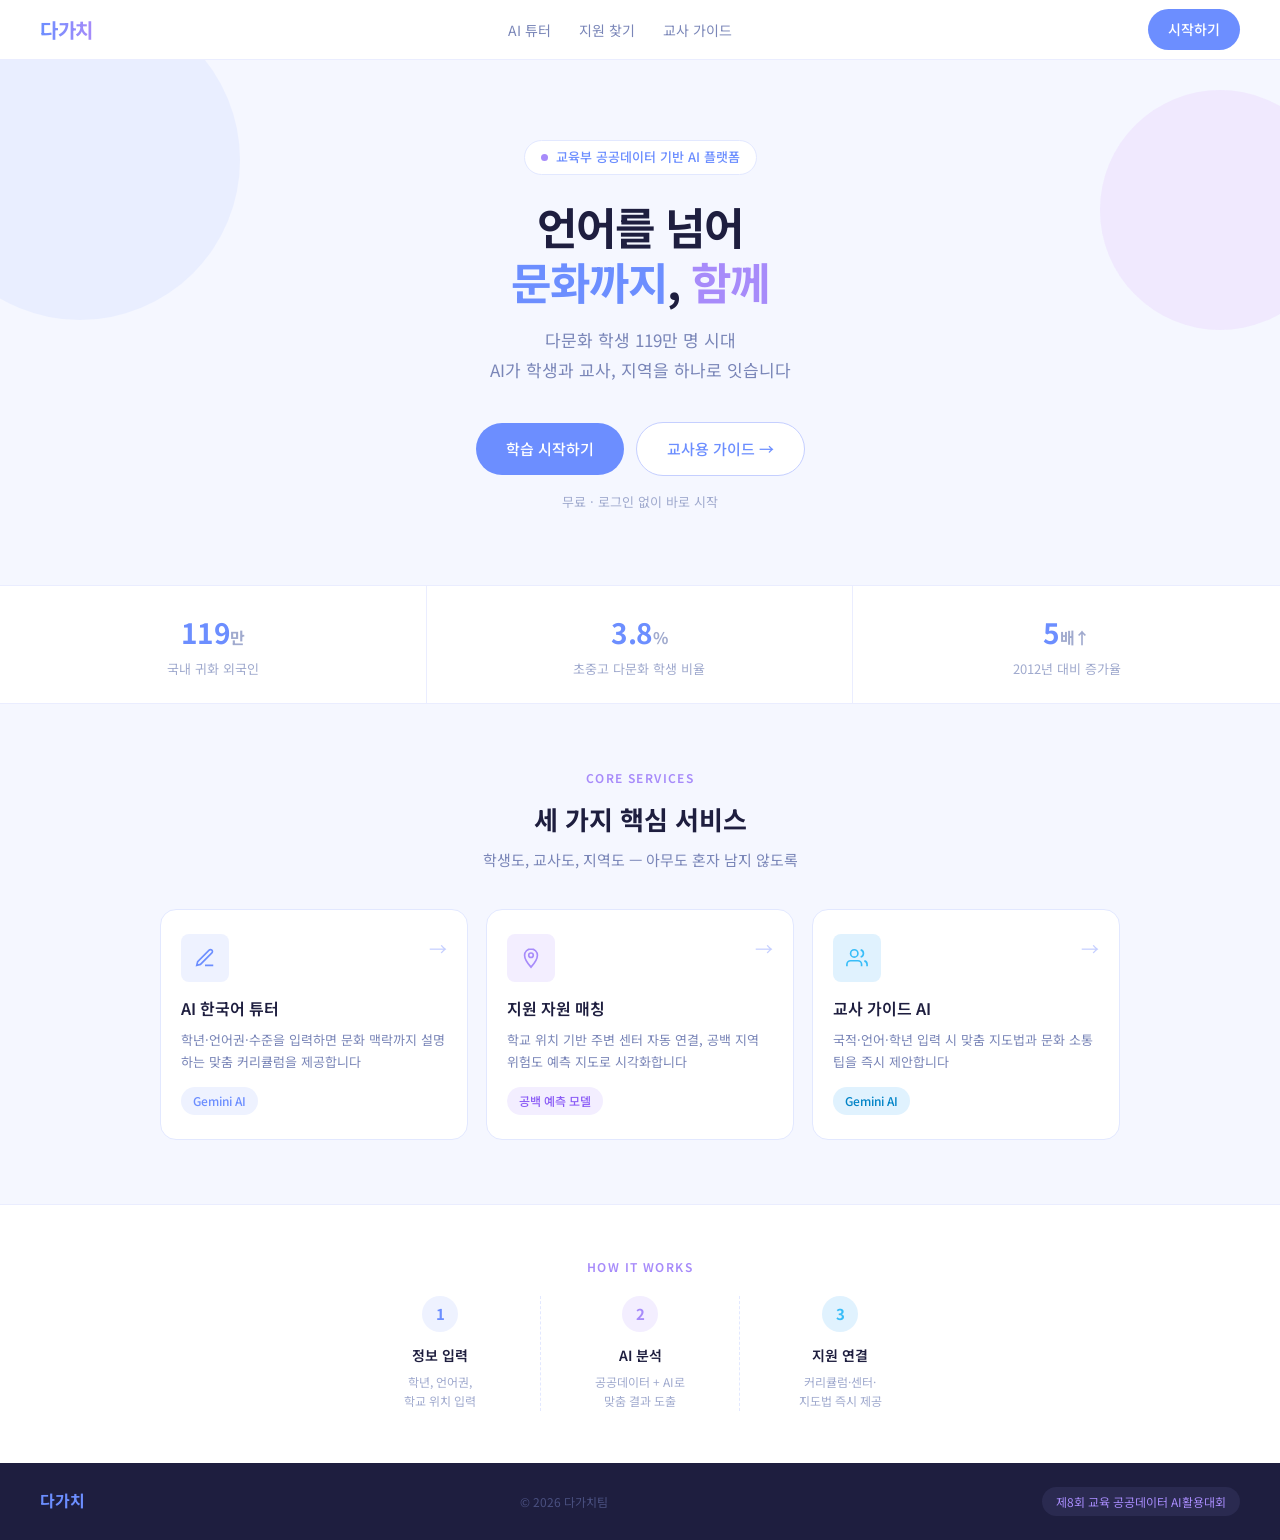
==== index.html @ de2ac872 "update" ====
<!DOCTYPE html>
<html lang="ko">
<head>
  <meta charset="UTF-8" />
  <meta name="viewport" content="width=device-width, initial-scale=1.0" />
  <title>다가치 — 다문화 교육 AI 플랫폼</title>
  <link rel="preconnect" href="https://fonts.googleapis.com" />
  <link href="https://fonts.googleapis.com/css2?family=Noto+Sans+KR:wght@400;500;700&display=swap" rel="stylesheet" />
  <link rel="stylesheet" href="style.css" />
</head>
<body>

  <!-- NAV -->
  <nav class="nav">
    <div class="nav-logo">다가치</div>
    <ul class="nav-links">
      <li><a href="tutor.html">AI 튜터</a></li>
      <li><a href="map.html">지원 찾기</a></li>
      <li><a href="teacher.html">교사 가이드</a></li>
    </ul>
    <a href="tutor.html" class="nav-cta">시작하기</a>
  </nav>

  <!-- HERO -->
  <section class="hero">
    <div class="hero-blob hero-blob--left"></div>
    <div class="hero-blob hero-blob--right"></div>
    <div class="hero-inner">
      <div class="hero-badge">
        <span class="hero-badge-dot"></span>
        교육부 공공데이터 기반 AI 플랫폼
      </div>
      <h1 class="hero-title">
        언어를 넘어<br>
        <span class="sky">문화까지</span>, <span class="purple">함께</span>
      </h1>
      <p class="hero-sub">
        다문화 학생 119만 명 시대<br>
        AI가 학생과 교사, 지역을 하나로 잇습니다
      </p>
      <div class="hero-btns">
        <a href="tutor.html" class="btn-primary">학습 시작하기</a>
        <a href="teacher.html" class="btn-secondary">교사용 가이드 →</a>
      </div>
      <p class="hero-hint">무료 · 로그인 없이 바로 시작</p>
    </div>
  </section>

  <!-- STATS -->
  <div class="stats-bar">
    <div class="stat">
      <div class="stat-num">119<span class="stat-unit">만</span></div>
      <div class="stat-label">국내 귀화 외국인</div>
    </div>
    <div class="stat">
      <div class="stat-num">3.8<span class="stat-unit">%</span></div>
      <div class="stat-label">초중고 다문화 학생 비율</div>
    </div>
    <div class="stat">
      <div class="stat-num">5<span class="stat-unit">배↑</span></div>
      <div class="stat-label">2012년 대비 증가율</div>
    </div>
  </div>

  <!-- SERVICES -->
  <section class="section">
    <p class="section-eyebrow">Core Services</p>
    <h2 class="section-title">세 가지 핵심 서비스</h2>
    <p class="section-sub">학생도, 교사도, 지역도 — 아무도 혼자 남지 않도록</p>
    <div class="cards">
      <a href="tutor.html" class="card">
        <div class="card-icon ci-blue">
          <svg width="22" height="22" fill="none" stroke="currentColor" stroke-width="1.8" viewBox="0 0 24 24"><path d="M12 20h9M16.5 3.5a2.121 2.121 0 013 3L7 19l-4 1 1-4L16.5 3.5z"/></svg>
        </div>
        <h3 class="card-title">AI 한국어 튜터</h3>
        <p class="card-desc">학년·언어권·수준을 입력하면 문화 맥락까지 설명하는 맞춤 커리큘럼을 제공합니다</p>
        <span class="card-tag ct-blue">Gemini AI</span>
        <span class="card-arrow">→</span>
      </a>
      <a href="map.html" class="card">
        <div class="card-icon ci-purple">
          <svg width="22" height="22" fill="none" stroke="currentColor" stroke-width="1.8" viewBox="0 0 24 24"><path d="M12 2C8.13 2 5 5.13 5 9c0 5.25 7 13 7 13s7-7.75 7-13c0-3.87-3.13-7-7-7zm0 9.5c-1.38 0-2.5-1.12-2.5-2.5s1.12-2.5 2.5-2.5 2.5 1.12 2.5 2.5-1.12 2.5-2.5 2.5z"/></svg>
        </div>
        <h3 class="card-title">지원 자원 매칭</h3>
        <p class="card-desc">학교 위치 기반 주변 센터 자동 연결, 공백 지역 위험도 예측 지도로 시각화합니다</p>
        <span class="card-tag ct-purple">공백 예측 모델</span>
        <span class="card-arrow">→</span>
      </a>
      <a href="teacher.html" class="card">
        <div class="card-icon ci-sky">
          <svg width="22" height="22" fill="none" stroke="currentColor" stroke-width="1.8" viewBox="0 0 24 24"><path d="M17 21v-2a4 4 0 00-4-4H5a4 4 0 00-4 4v2M9 11a4 4 0 100-8 4 4 0 000 8zM23 21v-2a4 4 0 00-3-3.87M16 3.13a4 4 0 010 7.75"/></svg>
        </div>
        <h3 class="card-title">교사 가이드 AI</h3>
        <p class="card-desc">국적·언어·학년 입력 시 맞춤 지도법과 문화 소통 팁을 즉시 제안합니다</p>
        <span class="card-tag ct-sky">Gemini AI</span>
        <span class="card-arrow">→</span>
      </a>
    </div>
  </section>

  <!-- HOW IT WORKS -->
  <section class="how">
    <p class="section-eyebrow" style="text-align:center; margin-bottom:20px;">How it works</p>
    <div class="how-steps">
      <div class="how-step">
        <div class="how-num">1</div>
        <div class="how-label">정보 입력</div>
        <div class="how-desc">학년, 언어권,<br>학교 위치 입력</div>
      </div>
      <div class="how-step how-step--mid">
        <div class="how-num how-num--purple">2</div>
        <div class="how-label">AI 분석</div>
        <div class="how-desc">공공데이터 + AI로<br>맞춤 결과 도출</div>
      </div>
      <div class="how-step">
        <div class="how-num how-num--sky">3</div>
        <div class="how-label">지원 연결</div>
        <div class="how-desc">커리큘럼·센터·<br>지도법 즉시 제공</div>
      </div>
    </div>
  </section>

  <!-- FOOTER -->
  <footer class="footer">
    <div class="footer-logo">다가치</div>
    <div class="footer-text">© 2026 다가치팀</div>
    <div class="footer-badge">제8회 교육 공공데이터 AI활용대회</div>
  </footer>

</body>
</html>
---- style.css ----
/* =====================
   다가치 — 공통 스타일
   ===================== */

:root {
  --sky: #6C8EFF;
  --purple: #A78BFA;
  --sky-light: #EEF2FF;
  --purple-light: #F3EEFF;
  --sky-mid: #C5CFFF;
  --bg: #F5F7FF;
  --white: #ffffff;
  --text-dark: #1E1E3F;
  --text-mid: #7A86B8;
  --text-muted: #A0AACE;
  --border: #E2E8FF;
  --border-soft: #EAEDff;
  --radius-sm: 8px;
  --radius-md: 12px;
  --radius-lg: 16px;
  --radius-full: 999px;
}

* { box-sizing: border-box; margin: 0; padding: 0; }

body {
  font-family: 'Noto Sans KR', 'Apple SD Gothic Neo', sans-serif;
  background: var(--bg);
  color: var(--text-dark);
  line-height: 1.6;
}

a { text-decoration: none; color: inherit; }
ul { list-style: none; }

/* ── NAV ── */
.nav {
  position: sticky;
  top: 0;
  z-index: 100;
  background: rgba(255,255,255,0.92);
  backdrop-filter: blur(12px);
  -webkit-backdrop-filter: blur(12px);
  border-bottom: 1px solid var(--border-soft);
  padding: 0 40px;
  height: 60px;
  display: flex;
  align-items: center;
  justify-content: space-between;
}

.nav-logo {
  font-size: 20px;
  font-weight: 700;
  background: linear-gradient(90deg, var(--sky), var(--purple));
  -webkit-background-clip: text;
  -webkit-text-fill-color: transparent;
  background-clip: text;
  letter-spacing: -0.5px;
}

.nav-links { display: flex; gap: 28px; }
.nav-links a { font-size: 14px; color: var(--text-mid); font-weight: 400; transition: color 0.2s; }
.nav-links a:hover { color: var(--sky); }

.nav-cta {
  background: var(--sky);
  color: #fff;
  font-size: 14px;
  font-weight: 500;
  padding: 9px 20px;
  border-radius: var(--radius-full);
  border: none;
  cursor: pointer;
  transition: opacity 0.2s;
}
.nav-cta:hover { opacity: 0.88; }

/* ── HERO ── */
.hero {
  padding: 80px 40px 72px;
  text-align: center;
  position: relative;
  overflow: hidden;
}

.hero-blob { position: absolute; border-radius: 50%; pointer-events: none; }
.hero-blob--left { left: -80px; top: -60px; width: 320px; height: 320px; background: #DDE5FF; opacity: 0.5; }
.hero-blob--right { right: -60px; top: 30px; width: 240px; height: 240px; background: #E9D8FD; opacity: 0.45; }
.hero-inner { position: relative; z-index: 1; }

.hero-badge {
  display: inline-flex;
  align-items: center;
  gap: 8px;
  background: var(--white);
  border: 1px solid var(--border);
  color: var(--sky);
  font-size: 13px;
  font-weight: 500;
  padding: 6px 16px;
  border-radius: var(--radius-full);
  margin-bottom: 24px;
}

.hero-badge-dot { width: 7px; height: 7px; border-radius: 50%; background: var(--purple); }

.hero-title {
  font-size: 44px;
  font-weight: 700;
  color: var(--text-dark);
  line-height: 1.25;
  margin-bottom: 16px;
  letter-spacing: -1px;
}
.hero-title .sky { color: var(--sky); }
.hero-title .purple { color: var(--purple); }

.hero-sub { font-size: 17px; color: var(--text-mid); line-height: 1.8; margin-bottom: 36px; }

.hero-btns { display: flex; gap: 12px; justify-content: center; align-items: center; }

.btn-primary {
  background: var(--sky);
  color: #fff;
  font-size: 15px;
  font-weight: 500;
  padding: 14px 30px;
  border-radius: var(--radius-full);
  border: none;
  cursor: pointer;
  transition: opacity 0.2s, transform 0.15s;
  display: inline-block;
}
.btn-primary:hover { opacity: 0.88; transform: translateY(-1px); }

.btn-secondary {
  background: var(--white);
  color: var(--sky);
  font-size: 15px;
  font-weight: 500;
  padding: 14px 30px;
  border-radius: var(--radius-full);
  border: 1.5px solid var(--sky-mid);
  cursor: pointer;
  transition: background 0.2s, transform 0.15s;
  display: inline-block;
}
.btn-secondary:hover { background: var(--sky-light); transform: translateY(-1px); }

.hero-hint { font-size: 13px; color: var(--text-muted); margin-top: 16px; }

/* ── STATS ── */
.stats-bar {
  background: var(--white);
  border-top: 1px solid var(--border-soft);
  border-bottom: 1px solid var(--border-soft);
  display: grid;
  grid-template-columns: repeat(3,1fr);
}
.stat { padding: 24px 20px; text-align: center; border-right: 1px solid var(--border-soft); }
.stat:last-child { border-right: none; }
.stat-num { font-size: 28px; font-weight: 700; color: var(--sky); letter-spacing: -0.5px; }
.stat-unit { font-size: 16px; color: var(--text-muted); }
.stat-label { font-size: 13px; color: var(--text-muted); margin-top: 4px; }

/* ── SECTION ── */
.section { padding: 64px 40px; }
.section-eyebrow { font-size: 12px; font-weight: 600; color: var(--purple); text-transform: uppercase; letter-spacing: 0.12em; margin-bottom: 10px; text-align: center; }
.section-title { font-size: 26px; font-weight: 700; color: var(--text-dark); text-align: center; margin-bottom: 8px; }
.section-sub { font-size: 15px; color: var(--text-mid); text-align: center; margin-bottom: 36px; line-height: 1.7; }

/* ── CARDS ── */
.cards { display: grid; grid-template-columns: repeat(3,1fr); gap: 18px; max-width: 960px; margin: 0 auto; }

.card {
  background: var(--white);
  border-radius: var(--radius-lg);
  padding: 24px 20px;
  border: 1px solid var(--border);
  display: block;
  position: relative;
  transition: transform 0.2s, box-shadow 0.2s;
}
.card:hover { transform: translateY(-3px); box-shadow: 0 8px 24px rgba(108,142,255,0.12); }

.card-icon { width: 48px; height: 48px; border-radius: var(--radius-sm); display: flex; align-items: center; justify-content: center; margin-bottom: 14px; }
.ci-blue { background: var(--sky-light); color: var(--sky); }
.ci-purple { background: var(--purple-light); color: var(--purple); }
.ci-sky { background: #E0F2FE; color: #38BDF8; }

.card-title { font-size: 16px; font-weight: 600; color: var(--text-dark); margin-bottom: 8px; }
.card-desc { font-size: 13px; color: var(--text-mid); line-height: 1.7; margin-bottom: 14px; }

.card-tag { display: inline-block; font-size: 12px; padding: 4px 12px; border-radius: var(--radius-full); font-weight: 500; }
.ct-blue { background: var(--sky-light); color: var(--sky); }
.ct-purple { background: var(--purple-light); color: #8B5CF6; }
.ct-sky { background: #E0F2FE; color: #0284C7; }

.card-arrow { position: absolute; top: 24px; right: 20px; font-size: 18px; color: var(--sky-mid); }

/* ── HOW ── */
.how { background: var(--white); border-top: 1px solid var(--border-soft); padding: 52px 40px; }
.how-steps { display: grid; grid-template-columns: repeat(3,1fr); max-width: 600px; margin: 0 auto; }
.how-step { text-align: center; padding: 0 20px; }
.how-step--mid { border-left: 1px dashed var(--border); border-right: 1px dashed var(--border); }

.how-num { width: 36px; height: 36px; border-radius: 50%; background: var(--sky-light); color: var(--sky); font-size: 15px; font-weight: 700; display: flex; align-items: center; justify-content: center; margin: 0 auto 12px; }
.how-num--purple { background: var(--purple-light); color: var(--purple); }
.how-num--sky { background: #E0F2FE; color: #38BDF8; }
.how-label { font-size: 14px; font-weight: 600; color: var(--text-dark); margin-bottom: 6px; }
.how-desc { font-size: 12px; color: var(--text-muted); line-height: 1.6; }

/* ── FOOTER ── */
.footer { background: var(--text-dark); padding: 24px 40px; display: flex; align-items: center; justify-content: space-between; }
.footer-logo { font-size: 16px; font-weight: 700; color: var(--sky); }
.footer-text { font-size: 12px; color: #4A5080; }
.footer-badge { font-size: 12px; color: var(--purple); background: #2A2A50; padding: 5px 14px; border-radius: var(--radius-full); }

/* ── 서비스 페이지 공통 ── */
.page-hero { padding: 52px 40px 40px; text-align: center; background: var(--white); border-bottom: 1px solid var(--border-soft); }
.page-hero h1 { font-size: 30px; font-weight: 700; color: var(--text-dark); margin-bottom: 10px; }
.page-hero p { font-size: 15px; color: var(--text-mid); line-height: 1.7; }

.page-body { max-width: 760px; margin: 0 auto; padding: 48px 24px; }

/* ── INPUT 공통 ── */
.form-group { margin-bottom: 20px; }
.form-label { display: block; font-size: 14px; font-weight: 500; color: var(--text-dark); margin-bottom: 8px; }

.form-select, .form-input {
  width: 100%;
  padding: 12px 16px;
  border: 1.5px solid var(--border);
  border-radius: var(--radius-sm);
  font-size: 14px;
  color: var(--text-dark);
  background: var(--white);
  font-family: inherit;
  transition: border-color 0.2s;
  appearance: none;
}
.form-select:focus, .form-input:focus { outline: none; border-color: var(--sky); }
.form-row { display: grid; grid-template-columns: 1fr 1fr; gap: 14px; }

/* ── RESULT BOX ── */
.result-box {
  background: var(--white);
  border: 1px solid var(--border);
  border-radius: var(--radius-lg);
  padding: 28px 24px;
  margin-top: 24px;
  display: none;
}
.result-box.visible { display: block; }
.result-box h3 { font-size: 17px; font-weight: 600; color: var(--text-dark); margin-bottom: 14px; padding-bottom: 12px; border-bottom: 1px solid var(--border-soft); }
.result-content { font-size: 14px; color: var(--text-mid); line-height: 1.9; white-space: pre-wrap; }
.loading { text-align: center; color: var(--text-muted); font-size: 14px; padding: 20px 0; }

/* ── RESPONSIVE ── */
@media (max-width: 768px) {
  .nav { padding: 0 20px; }
  .nav-links { display: none; }
  .hero { padding: 52px 24px 48px; }
  .hero-title { font-size: 30px; }
  .cards { grid-template-columns: 1fr; }
  .stats-bar { grid-template-columns: 1fr; }
  .stat { border-right: none; border-bottom: 1px solid var(--border-soft); }
  .how-steps { grid-template-columns: 1fr; gap: 24px; }
  .how-step--mid { border: none; }
  .section { padding: 40px 20px; }
  .footer { flex-direction: column; gap: 10px; text-align: center; }
}
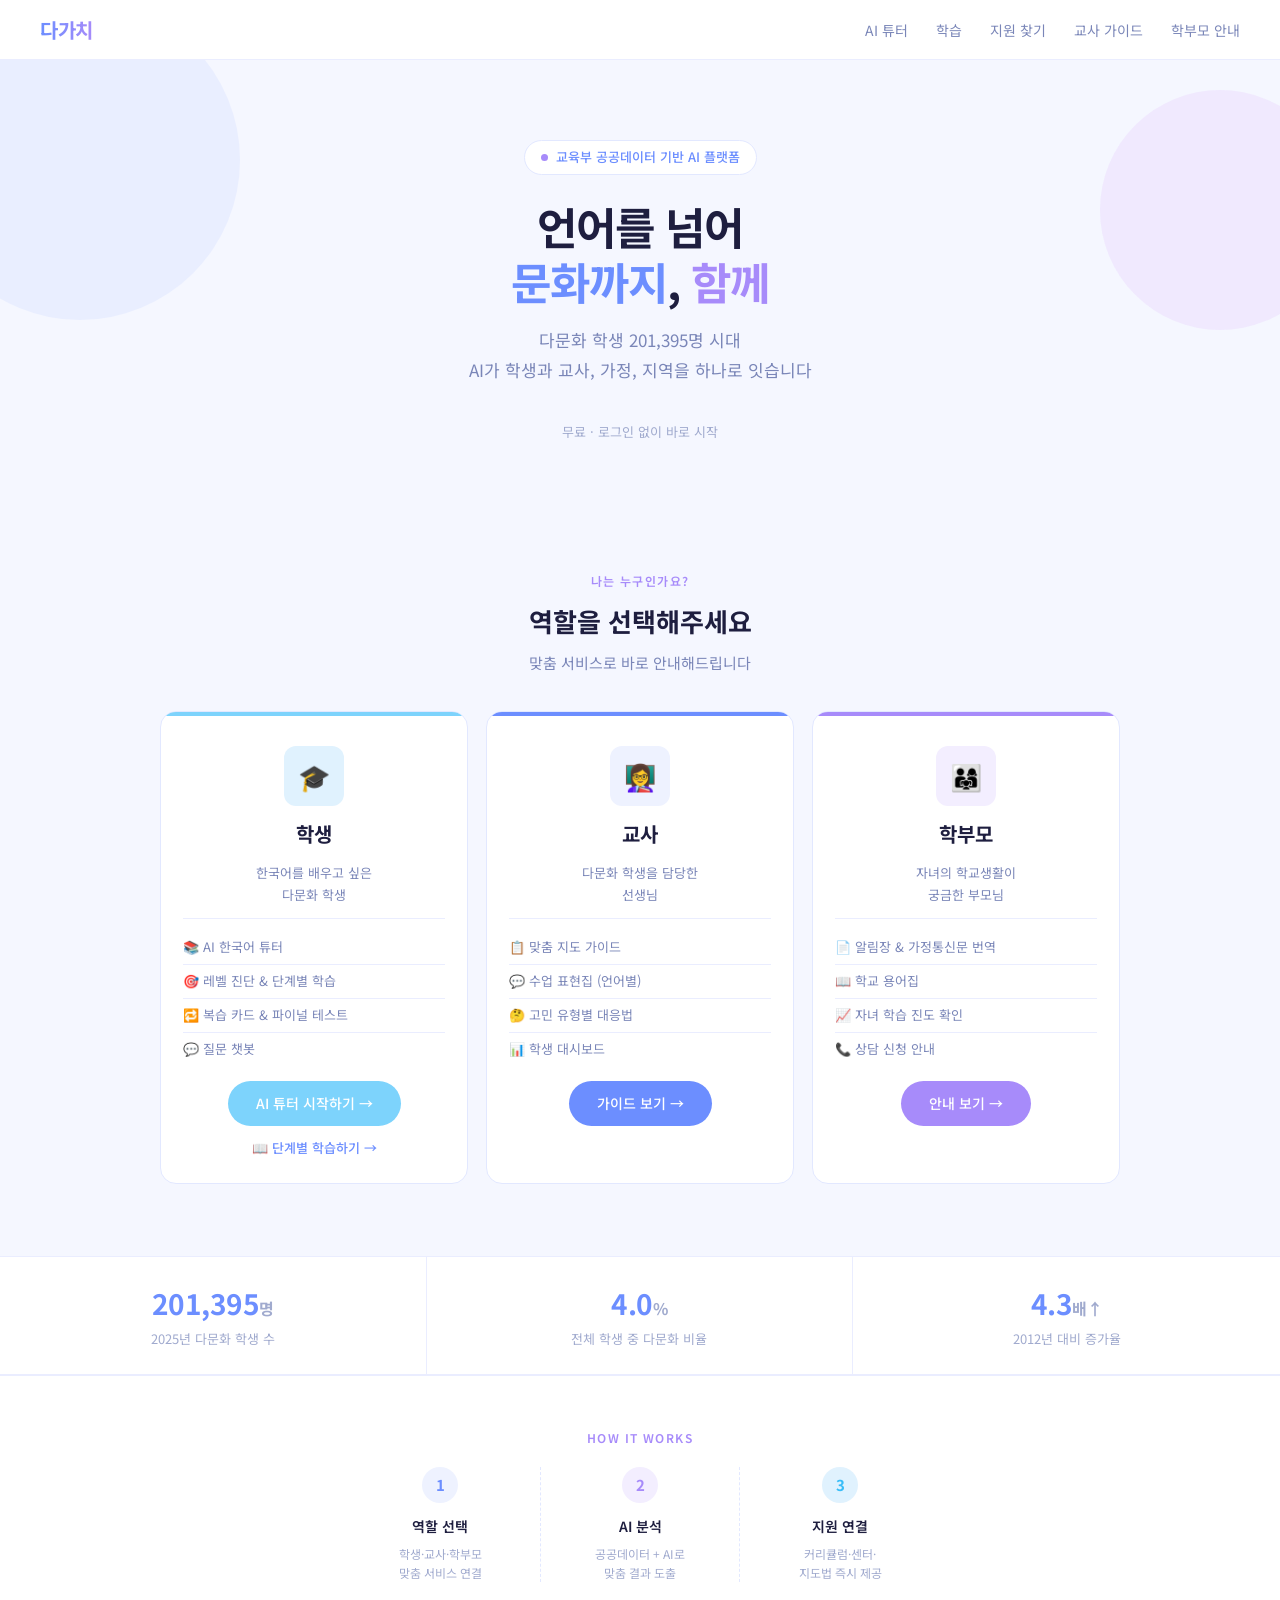
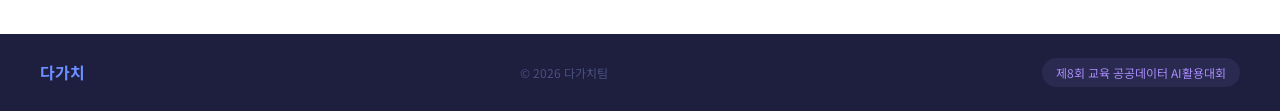
==== commit 2dbd8d9b: "업데이트" ====
--- a/index.html
+++ b/index.html
@@ -7,19 +7,70 @@
   <link rel="preconnect" href="https://fonts.googleapis.com" />
   <link href="https://fonts.googleapis.com/css2?family=Noto+Sans+KR:wght@400;500;700&display=swap" rel="stylesheet" />
   <link rel="stylesheet" href="style.css" />
+  <style>
+    .role-section { padding: 56px 40px 72px; }
+    .role-cards { display: grid; grid-template-columns: repeat(3,1fr); gap: 18px; max-width: 960px; margin: 0 auto; }
+    .role-card {
+      background: var(--white);
+      border-radius: var(--radius-lg);
+      padding: 28px 22px 24px;
+      border: 1.5px solid var(--border);
+      display: flex; flex-direction: column; align-items: center; gap: 12px;
+      text-decoration: none; color: inherit;
+      transition: transform 0.2s, box-shadow 0.2s;
+      position: relative; overflow: hidden;
+    }
+    .role-card:hover { transform: translateY(-3px); box-shadow: 0 8px 24px rgba(108,142,255,0.12); }
+    .role-card.student:hover { border-color: #7DD3FC; }
+    .role-card.teacher:hover { border-color: var(--sky); }
+    .role-card.parent:hover { border-color: var(--purple); }
+    .role-top { position: absolute; top:0; left:0; right:0; height:4px; border-radius: var(--radius-lg) var(--radius-lg) 0 0; }
+    .student .role-top { background: #7DD3FC; }
+    .teacher .role-top { background: var(--sky); }
+    .parent .role-top { background: var(--purple); }
+    .role-icon { width:60px; height:60px; border-radius: var(--radius-md); display:flex; align-items:center; justify-content:center; font-size:26px; margin-top:6px; }
+    .student .role-icon { background: #E0F2FE; }
+    .teacher .role-icon { background: var(--sky-light); }
+    .parent .role-icon { background: var(--purple-light); }
+    .role-name { font-size:20px; font-weight:700; color: var(--text-dark); }
+    .role-desc { font-size:13px; color: var(--text-mid); text-align:center; line-height:1.7; }
+    .role-list { list-style:none; padding:0; margin:0; width:100%; border-top:1px solid var(--border-soft); padding-top:12px; }
+    .role-list li { font-size:13px; color:var(--text-mid); padding:6px 0; border-bottom:1px solid var(--border-soft); display:flex; align-items:center; gap:8px; }
+    .role-list li:last-child { border-bottom:none; }
+    .role-btn { margin-top:4px; padding:11px 28px; border-radius:var(--radius-full); font-size:14px; font-weight:500; border:none; cursor:pointer; font-family:inherit; transition:opacity 0.2s; text-decoration:none; display:inline-block; color:#fff; }
+    .role-btn:hover { opacity:0.88; }
+    .student .role-btn { background: #7DD3FC; }
+    .teacher .role-btn { background: var(--sky); }
+    .parent .role-btn { background: var(--purple); }
+
+    .map-band { background: var(--text-dark); padding:14px 40px; display:flex; align-items:center; justify-content:center; gap:20px; }
+    .map-band-text { font-size:14px; color:rgba(255,255,255,0.8); }
+    .map-band-text strong { color:#fff; }
+    .map-band-btn { padding:8px 20px; background:var(--sky); color:#fff; border-radius:var(--radius-full); font-size:13px; font-weight:500; text-decoration:none; transition:opacity 0.2s; white-space:nowrap; }
+    .map-band-btn:hover { opacity:0.88; }
+
+    @media (max-width:768px) {
+      .role-cards { grid-template-columns:1fr; }
+      .role-section { padding: 40px 20px; }
+      .map-band { flex-direction:column; gap:10px; padding:14px 20px; }
+    }
+  </style>
 </head>
 <body>
 
   <!-- NAV -->
   <nav class="nav">
-    <div class="nav-logo">다가치</div>
+    <a href="index.html" class="nav-logo">다가치</a>
     <ul class="nav-links">
       <li><a href="tutor.html">AI 튜터</a></li>
+      <li><a href="learn.html">학습</a></li>
       <li><a href="map.html">지원 찾기</a></li>
       <li><a href="teacher.html">교사 가이드</a></li>
+      <li><a href="parent.html">학부모 안내</a></li>
     </ul>
-    <a href="tutor.html" class="nav-cta">시작하기</a>
   </nav>
+
+
 
   <!-- HERO -->
   <section class="hero">
@@ -35,68 +86,82 @@
         <span class="sky">문화까지</span>, <span class="purple">함께</span>
       </h1>
       <p class="hero-sub">
-        다문화 학생 119만 명 시대<br>
-        AI가 학생과 교사, 지역을 하나로 잇습니다
+        다문화 학생 201,395명 시대<br>
+        AI가 학생과 교사, 가정, 지역을 하나로 잇습니다
       </p>
-      <div class="hero-btns">
-        <a href="tutor.html" class="btn-primary">학습 시작하기</a>
-        <a href="teacher.html" class="btn-secondary">교사용 가이드 →</a>
+      <p class="hero-hint">무료 · 로그인 없이 바로 시작</p>
+    </div>
+  </section>
+
+  <!-- 역할 선택 -->
+  <section class="role-section">
+    <p class="section-eyebrow">나는 누구인가요?</p>
+    <h2 class="section-title">역할을 선택해주세요</h2>
+    <p class="section-sub">맞춤 서비스로 바로 안내해드립니다</p>
+
+    <div class="role-cards">
+
+      <div class="role-card student" style="cursor:default;">
+        <div class="role-top"></div>
+        <div class="role-icon">🎓</div>
+        <div class="role-name">학생</div>
+        <div class="role-desc">한국어를 배우고 싶은<br>다문화 학생</div>
+        <ul class="role-list">
+          <li>📚 AI 한국어 튜터</li>
+          <li>🎯 레벨 진단 & 단계별 학습</li>
+          <li>🔁 복습 카드 & 파이널 테스트</li>
+          <li>💬 질문 챗봇</li>
+        </ul>
+        <a href="tutor.html" class="role-btn" style="text-align:center;">AI 튜터 시작하기 →</a>
+        <a href="learn.html" style="font-size:13px;color:var(--sky);font-weight:500;text-decoration:none;">📖 단계별 학습하기 →</a>
       </div>
-      <p class="hero-hint">무료 · 로그인 없이 바로 시작</p>
+
+      <a href="teacher.html" class="role-card teacher">
+        <div class="role-top"></div>
+        <div class="role-icon">👩‍🏫</div>
+        <div class="role-name">교사</div>
+        <div class="role-desc">다문화 학생을 담당한<br>선생님</div>
+        <ul class="role-list">
+          <li>📋 맞춤 지도 가이드</li>
+          <li>💬 수업 표현집 (언어별)</li>
+          <li>🤔 고민 유형별 대응법</li>
+          <li>📊 학생 대시보드</li>
+        </ul>
+        <span class="role-btn">가이드 보기 →</span>
+      </a>
+
+      <a href="parent.html" class="role-card parent">
+        <div class="role-top"></div>
+        <div class="role-icon">👨‍👩‍👧</div>
+        <div class="role-name">학부모</div>
+        <div class="role-desc">자녀의 학교생활이<br>궁금한 부모님</div>
+        <ul class="role-list">
+          <li>📄 알림장 & 가정통신문 번역</li>
+          <li>📖 학교 용어집</li>
+          <li>📈 자녀 학습 진도 확인</li>
+          <li>📞 상담 신청 안내</li>
+        </ul>
+        <span class="role-btn">안내 보기 →</span>
+      </a>
+
     </div>
   </section>
 
   <!-- STATS -->
   <div class="stats-bar">
     <div class="stat">
-      <div class="stat-num">119<span class="stat-unit">만</span></div>
-      <div class="stat-label">국내 귀화 외국인</div>
+      <div class="stat-num">201,395<span class="stat-unit">명</span></div>
+      <div class="stat-label">2025년 다문화 학생 수</div>
     </div>
     <div class="stat">
-      <div class="stat-num">3.8<span class="stat-unit">%</span></div>
-      <div class="stat-label">초중고 다문화 학생 비율</div>
+      <div class="stat-num">4.0<span class="stat-unit">%</span></div>
+      <div class="stat-label">전체 학생 중 다문화 비율</div>
     </div>
     <div class="stat">
-      <div class="stat-num">5<span class="stat-unit">배↑</span></div>
+      <div class="stat-num">4.3<span class="stat-unit">배↑</span></div>
       <div class="stat-label">2012년 대비 증가율</div>
     </div>
   </div>
-
-  <!-- SERVICES -->
-  <section class="section">
-    <p class="section-eyebrow">Core Services</p>
-    <h2 class="section-title">세 가지 핵심 서비스</h2>
-    <p class="section-sub">학생도, 교사도, 지역도 — 아무도 혼자 남지 않도록</p>
-    <div class="cards">
-      <a href="tutor.html" class="card">
-        <div class="card-icon ci-blue">
-          <svg width="22" height="22" fill="none" stroke="currentColor" stroke-width="1.8" viewBox="0 0 24 24"><path d="M12 20h9M16.5 3.5a2.121 2.121 0 013 3L7 19l-4 1 1-4L16.5 3.5z"/></svg>
-        </div>
-        <h3 class="card-title">AI 한국어 튜터</h3>
-        <p class="card-desc">학년·언어권·수준을 입력하면 문화 맥락까지 설명하는 맞춤 커리큘럼을 제공합니다</p>
-        <span class="card-tag ct-blue">Gemini AI</span>
-        <span class="card-arrow">→</span>
-      </a>
-      <a href="map.html" class="card">
-        <div class="card-icon ci-purple">
-          <svg width="22" height="22" fill="none" stroke="currentColor" stroke-width="1.8" viewBox="0 0 24 24"><path d="M12 2C8.13 2 5 5.13 5 9c0 5.25 7 13 7 13s7-7.75 7-13c0-3.87-3.13-7-7-7zm0 9.5c-1.38 0-2.5-1.12-2.5-2.5s1.12-2.5 2.5-2.5 2.5 1.12 2.5 2.5-1.12 2.5-2.5 2.5z"/></svg>
-        </div>
-        <h3 class="card-title">지원 자원 매칭</h3>
-        <p class="card-desc">학교 위치 기반 주변 센터 자동 연결, 공백 지역 위험도 예측 지도로 시각화합니다</p>
-        <span class="card-tag ct-purple">공백 예측 모델</span>
-        <span class="card-arrow">→</span>
-      </a>
-      <a href="teacher.html" class="card">
-        <div class="card-icon ci-sky">
-          <svg width="22" height="22" fill="none" stroke="currentColor" stroke-width="1.8" viewBox="0 0 24 24"><path d="M17 21v-2a4 4 0 00-4-4H5a4 4 0 00-4 4v2M9 11a4 4 0 100-8 4 4 0 000 8zM23 21v-2a4 4 0 00-3-3.87M16 3.13a4 4 0 010 7.75"/></svg>
-        </div>
-        <h3 class="card-title">교사 가이드 AI</h3>
-        <p class="card-desc">국적·언어·학년 입력 시 맞춤 지도법과 문화 소통 팁을 즉시 제안합니다</p>
-        <span class="card-tag ct-sky">Gemini AI</span>
-        <span class="card-arrow">→</span>
-      </a>
-    </div>
-  </section>
 
   <!-- HOW IT WORKS -->
   <section class="how">
@@ -104,8 +169,8 @@
     <div class="how-steps">
       <div class="how-step">
         <div class="how-num">1</div>
-        <div class="how-label">정보 입력</div>
-        <div class="how-desc">학년, 언어권,<br>학교 위치 입력</div>
+        <div class="how-label">역할 선택</div>
+        <div class="how-desc">학생·교사·학부모<br>맞춤 서비스 연결</div>
       </div>
       <div class="how-step how-step--mid">
         <div class="how-num how-num--purple">2</div>
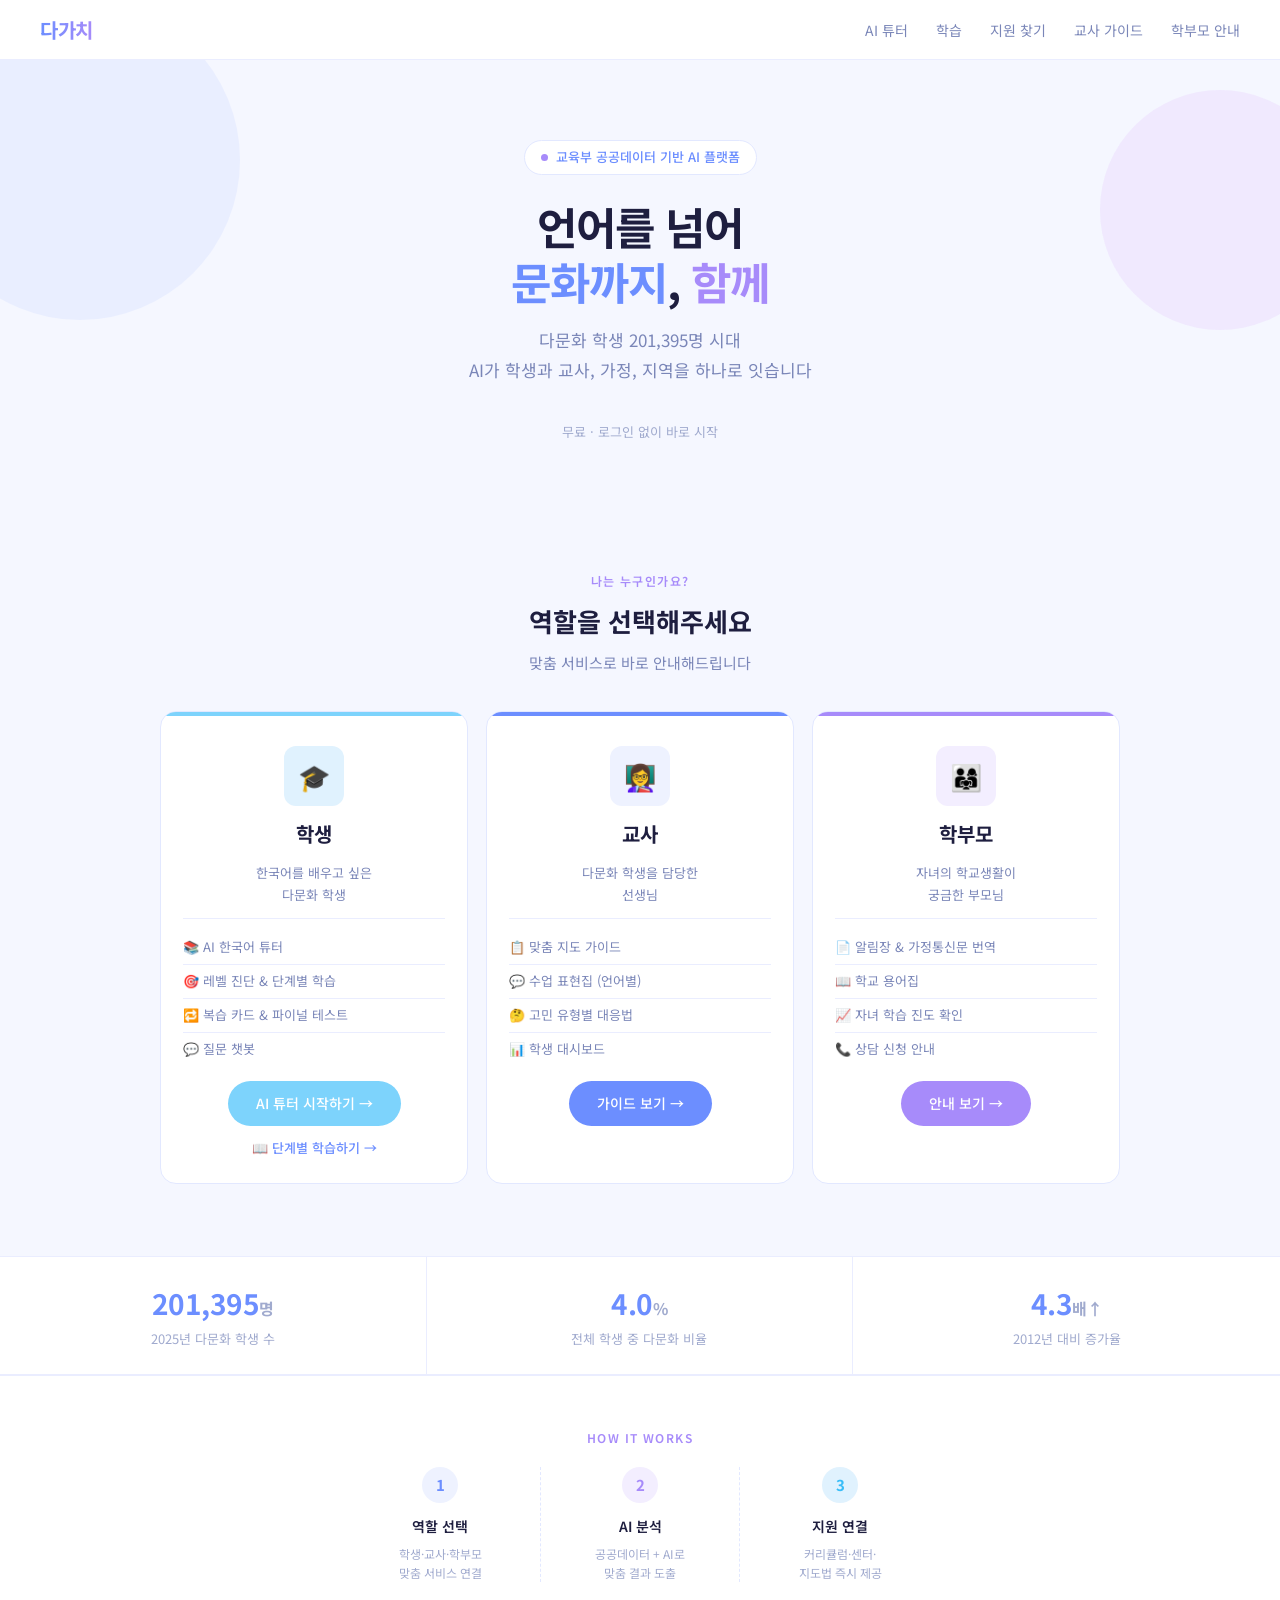
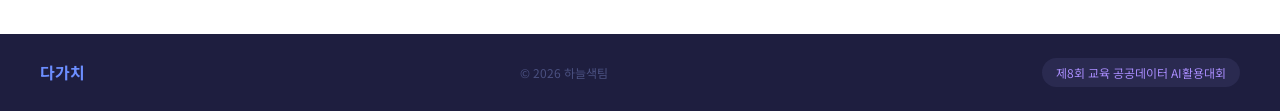
==== commit a3b7a69b: "업데이트" ====
--- a/index.html
+++ b/index.html
@@ -1,5 +1,5 @@
 <!DOCTYPE html>
-<html lang="ko">
+<html lang="ko" translate="yes">
 <head>
   <meta charset="UTF-8" />
   <meta name="viewport" content="width=device-width, initial-scale=1.0" />
@@ -188,9 +188,10 @@
   <!-- FOOTER -->
   <footer class="footer">
     <div class="footer-logo">다가치</div>
-    <div class="footer-text">© 2026 다가치팀</div>
+    <div class="footer-text">© 2026 하늘색팀</div>
     <div class="footer-badge">제8회 교육 공공데이터 AI활용대회</div>
   </footer>
 
+
 </body>
 </html>
